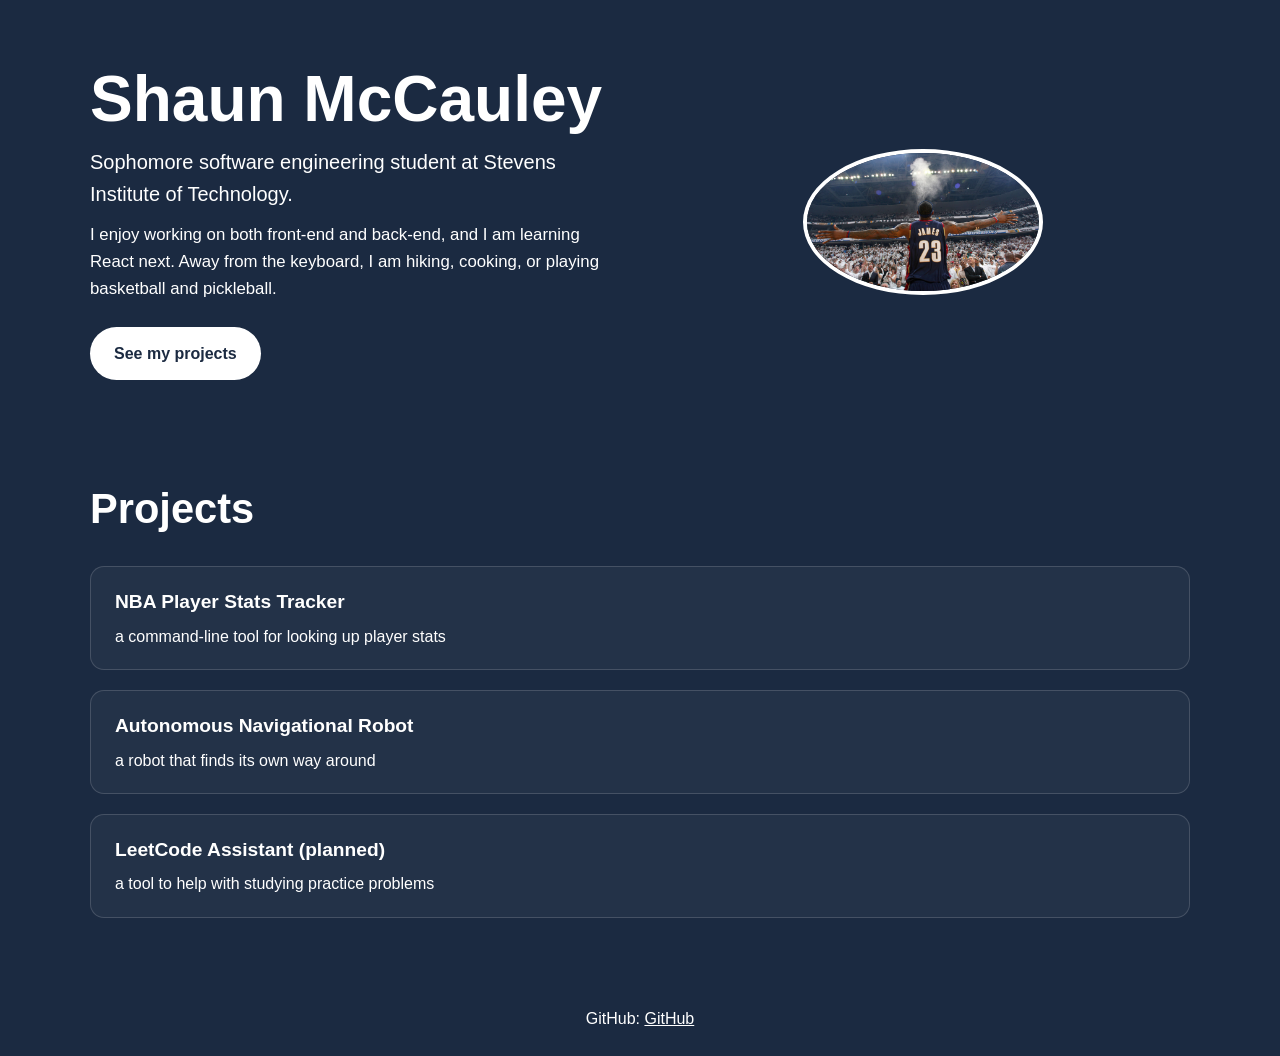
==== labs/lab4/index.html @ 02a48f8a "chore: start lab 4 from the lab 3 page" ====
<!DOCTYPE html>
<html lang="en">
  <head>
    <meta charset="UTF-8" />
    <meta name="viewport" content="width=device-width, initial-scale=1.0" />
    <title>Shaun McCauley | Portfolio</title>
    <link rel="stylesheet" href="./style.css" />
  </head>
  <body>
    <header class="site-header">
      <div class="container hero">
        <div class="hero-copy">
          <h1>Shaun McCauley</h1>
          <p class="subtitle">Sophomore software engineering student at Stevens Institute of Technology.</p>
          <p class="bio">
            I enjoy working on both front-end and back-end, and I am learning React next. Away from the keyboard, I am hiking, cooking, or playing basketball and pickleball.
          </p>
          <a class="button" href="#projects">See my projects</a>
        </div>
        <div class="hero-visual">
          <img src="./assets/avatar.jpg" width="240" height="240" alt="Shaun McCauley portrait" />
        </div>
      </div>
    </header>

    <main>
      <section id="projects" class="projects">
        <div class="container">
          <h2>Projects</h2>
          <ul class="project-list">
            <li>
              <h3>NBA Player Stats Tracker</h3>
              <p>a command-line tool for looking up player stats</p>
            </li>
            <li>
              <h3>Autonomous Navigational Robot</h3>
              <p>a robot that finds its own way around</p>
            </li>
            <li>
              <h3>LeetCode Assistant (planned)</h3>
              <p>a tool to help with studying practice problems</p>
            </li>
          </ul>
        </div>
      </section>
    </main>

    <footer class="site-footer">
      <div class="container footer-content">
        <p>GitHub: <a href="https://github.com/shaunmccauley" target="_blank" rel="noopener">GitHub</a></p>
      </div>
    </footer>
  </body>
</html>
---- labs/lab4/style.css ----
* {
  box-sizing: border-box;
}

html {
  scroll-behavior: smooth;
}

body {
  margin: 0;
  font-family: Arial, Helvetica, sans-serif;
  line-height: 1.6;
  color: #ffffff;
  background: #1b2a41;
  overflow-x: hidden;
}

img {
  display: block;
  max-width: 100%;
  height: auto;
}

.container {
  width: min(1100px, calc(100% - 2rem));
  margin: 0 auto;
}

.site-header {
  padding: 4rem 0;
}

.hero {
  display: flex;
  align-items: center;
  justify-content: space-between;
  gap: 2rem;
}

.hero-copy,
.hero-visual {
  flex: 1;
}

h1 {
  margin: 0;
  font-size: clamp(2.5rem, 5vw, 4rem);
  line-height: 1.1;
  color: #ffffff;
}

.subtitle {
  margin: 0.75rem 0;
  font-size: 1.25rem;
  color: #ffffff;
}

.bio {
  max-width: 42rem;
  margin: 0 0 1.5rem;
  font-size: 1.05rem;
  color: #ffffff;
}

.button {
  display: inline-block;
  padding: 0.85rem 1.5rem;
  border-radius: 999px;
  background: #ffffff;
  color: #1b2a41;
  font-weight: 700;
  text-decoration: none;
}

.hero-visual {
  display: flex;
  justify-content: center;
}

.hero-visual img {
  width: min(240px, 100%);
  height: auto;
  border-radius: 50%;
  border: 4px solid #ffffff;
}

.projects {
  padding: 2rem 0 4rem;
}

.projects h2 {
  margin: 0 0 1.5rem;
  font-size: clamp(1.8rem, 4vw, 2.6rem);
  color: #ffffff;
}

.project-list {
  list-style: none;
  margin: 0;
  padding: 0;
  display: grid;
  gap: 1.25rem;
}

.project-list li {
  background: rgba(255, 255, 255, 0.04);
  border: 1px solid rgba(255, 255, 255, 0.15);
  border-radius: 14px;
  padding: 1.25rem 1.5rem;
}

.project-list h3 {
  margin: 0 0 0.35rem;
  font-size: 1.2rem;
  color: #ffffff;
}

.project-list p {
  margin: 0;
  color: #ffffff;
}

.site-footer {
  padding: 1.5rem 0;
}

.footer-content {
  display: flex;
  justify-content: center;
}

.site-footer p {
  margin: 0;
  color: #ffffff;
}

.site-footer a {
  color: #ffffff;
  text-decoration: underline;
}

@media (max-width: 767px) {
  .site-header {
    padding: 3rem 0;
  }

  .hero {
    flex-direction: column;
    text-align: center;
  }

  .bio {
    margin-left: auto;
    margin-right: auto;
  }

  .button {
    display: inline-block;
    width: 100%;
    max-width: 16rem;
    text-align: center;
  }

  .projects {
    padding: 2rem 0 3rem;
  }
}
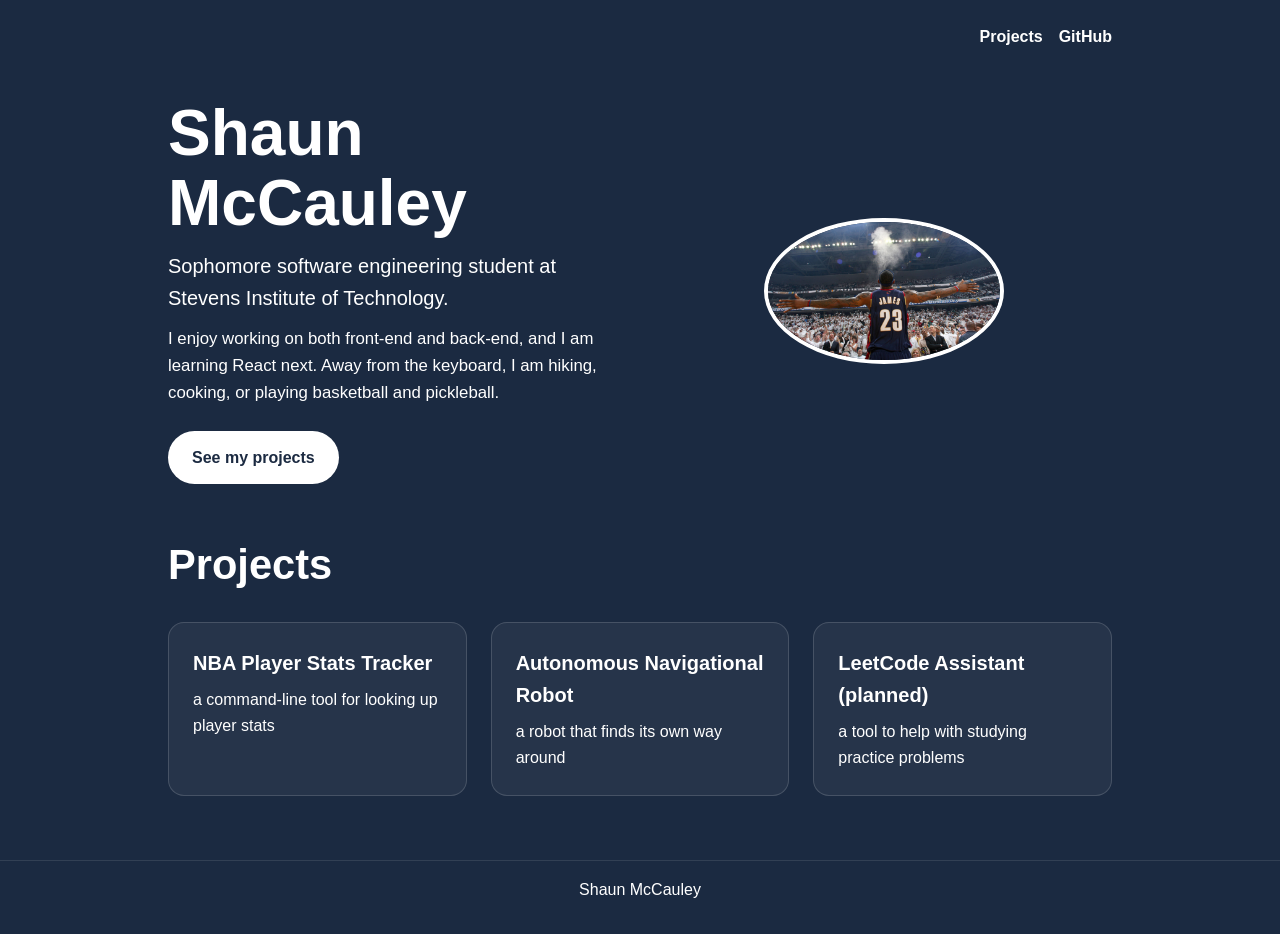
==== commit bb207506: "feat: rebuild page with semantic structure and flex layout" ====
--- a/labs/lab4/index.html
+++ b/labs/lab4/index.html
@@ -8,46 +8,53 @@
   </head>
   <body>
     <header class="site-header">
-      <div class="container hero">
-        <div class="hero-copy">
-          <h1>Shaun McCauley</h1>
-          <p class="subtitle">Sophomore software engineering student at Stevens Institute of Technology.</p>
-          <p class="bio">
-            I enjoy working on both front-end and back-end, and I am learning React next. Away from the keyboard, I am hiking, cooking, or playing basketball and pickleball.
-          </p>
-          <a class="button" href="#projects">See my projects</a>
+      <nav class="site-nav" aria-label="Main navigation">
+        <a class="nav-link" href="#projects">Projects</a>
+        <a class="nav-link" href="https://github.com/shaunmccauley" target="_blank" rel="noopener noreferrer">GitHub</a>
+      </nav>
+
+      <section class="hero" aria-labelledby="hero-heading">
+        <div class="container hero-content">
+          <div class="hero-copy">
+            <h1 id="hero-heading">Shaun McCauley</h1>
+            <p class="subtitle">Sophomore software engineering student at Stevens Institute of Technology.</p>
+            <p class="bio">
+              I enjoy working on both front-end and back-end, and I am learning React next. Away from the keyboard, I am hiking, cooking, or playing basketball and pickleball.
+            </p>
+            <a class="button" href="#projects">See my projects</a>
+          </div>
+          <div class="hero-visual">
+            <img src="./assets/avatar.jpg" alt="Shaun McCauley portrait" />
+          </div>
         </div>
-        <div class="hero-visual">
-          <img src="./assets/avatar.jpg" width="240" height="240" alt="Shaun McCauley portrait" />
-        </div>
-      </div>
+      </section>
     </header>
 
     <main>
-      <section id="projects" class="projects">
+      <section id="projects" class="projects-section" aria-labelledby="projects-heading">
         <div class="container">
-          <h2>Projects</h2>
-          <ul class="project-list">
-            <li>
+          <h2 id="projects-heading">Projects</h2>
+          <div class="project-grid">
+            <article class="card">
               <h3>NBA Player Stats Tracker</h3>
               <p>a command-line tool for looking up player stats</p>
-            </li>
-            <li>
+            </article>
+            <article class="card">
               <h3>Autonomous Navigational Robot</h3>
               <p>a robot that finds its own way around</p>
-            </li>
-            <li>
+            </article>
+            <article class="card">
               <h3>LeetCode Assistant (planned)</h3>
               <p>a tool to help with studying practice problems</p>
-            </li>
-          </ul>
+            </article>
+          </div>
         </div>
       </section>
     </main>
 
     <footer class="site-footer">
-      <div class="container footer-content">
-        <p>GitHub: <a href="https://github.com/shaunmccauley" target="_blank" rel="noopener">GitHub</a></p>
+      <div class="container">
+        <p>Shaun McCauley</p>
       </div>
     </footer>
   </body>
--- a/labs/lab4/style.css
+++ b/labs/lab4/style.css
@@ -1,5 +1,12 @@
-* {
-  box-sizing: border-box;
+*, *::before, *::after { box-sizing: border-box; }
+
+:root {
+  --bg: #1b2a41;
+  --text: #ffffff;
+  --card-bg: rgba(255, 255, 255, 0.05);
+  --card-border: rgba(255, 255, 255, 0.15);
+  --button-bg: #ffffff;
+  --button-text: #1b2a41;
 }
 
 html {
@@ -8,10 +15,11 @@
 
 body {
   margin: 0;
+  min-height: 100vh;
   font-family: Arial, Helvetica, sans-serif;
   line-height: 1.6;
-  color: #ffffff;
-  background: #1b2a41;
+  color: var(--text);
+  background: var(--bg);
   overflow-x: hidden;
 }
 
@@ -22,15 +30,41 @@
 }
 
 .container {
-  width: min(1100px, calc(100% - 2rem));
+  width: min(100%, 62rem);
   margin: 0 auto;
+  padding: 0 1.5rem;
 }
 
 .site-header {
-  padding: 4rem 0;
+  padding-top: 1.5rem;
+}
+
+.site-nav {
+  display: flex;
+  justify-content: flex-end;
+  align-items: center;
+  gap: 1rem;
+  width: min(100%, 62rem);
+  margin: 0 auto;
+  padding: 0 1.5rem;
+}
+
+.nav-link {
+  color: var(--text);
+  font-weight: 600;
+  text-decoration: none;
+}
+
+.nav-link:hover,
+.nav-link:focus-visible {
+  text-decoration: underline;
 }
 
 .hero {
+  padding: 3rem 0 2rem;
+}
+
+.hero-content {
   display: flex;
   align-items: center;
   justify-content: space-between;
@@ -39,35 +73,32 @@
 
 .hero-copy,
 .hero-visual {
-  flex: 1;
+  flex: 1 1 0;
 }
 
 h1 {
   margin: 0;
   font-size: clamp(2.5rem, 5vw, 4rem);
   line-height: 1.1;
-  color: #ffffff;
 }
 
 .subtitle {
   margin: 0.75rem 0;
   font-size: 1.25rem;
-  color: #ffffff;
 }
 
 .bio {
   max-width: 42rem;
   margin: 0 0 1.5rem;
   font-size: 1.05rem;
-  color: #ffffff;
 }
 
 .button {
   display: inline-block;
   padding: 0.85rem 1.5rem;
   border-radius: 999px;
-  background: #ffffff;
-  color: #1b2a41;
+  background: var(--button-bg);
+  color: var(--button-text);
   font-weight: 700;
   text-decoration: none;
 }
@@ -78,74 +109,80 @@
 }
 
 .hero-visual img {
-  width: min(240px, 100%);
-  height: auto;
+  width: min(15rem, 100%);
   border-radius: 50%;
-  border: 4px solid #ffffff;
-}
-
-.projects {
-  padding: 2rem 0 4rem;
-}
-
-.projects h2 {
+  border: 0.25rem solid var(--text);
+}
+
+.projects-section {
+  padding: 1rem 0 4rem;
+}
+
+.projects-section h2 {
   margin: 0 0 1.5rem;
   font-size: clamp(1.8rem, 4vw, 2.6rem);
-  color: #ffffff;
-}
-
-.project-list {
-  list-style: none;
-  margin: 0;
-  padding: 0;
-  display: grid;
-  gap: 1.25rem;
-}
-
-.project-list li {
-  background: rgba(255, 255, 255, 0.04);
-  border: 1px solid rgba(255, 255, 255, 0.15);
-  border-radius: 14px;
-  padding: 1.25rem 1.5rem;
-}
-
-.project-list h3 {
-  margin: 0 0 0.35rem;
-  font-size: 1.2rem;
-  color: #ffffff;
-}
-
-.project-list p {
-  margin: 0;
-  color: #ffffff;
+}
+
+.project-grid {
+  display: flex;
+  flex-wrap: wrap;
+  gap: 1.5rem;
+}
+
+.card {
+  flex: 1 1 16rem;
+  min-width: 0;
+  padding: 1.5rem;
+  background: var(--card-bg);
+  border: 0.0625rem solid var(--card-border);
+  border-radius: 1rem;
+}
+
+.card h3 {
+  margin: 0 0 0.5rem;
+  font-size: 1.25rem;
+}
+
+.card p {
+  margin: 0;
 }
 
 .site-footer {
-  padding: 1.5rem 0;
-}
-
-.footer-content {
+  padding: 1rem 0 2rem;
+  border-top: 0.0625rem solid rgba(255, 255, 255, 0.1);
+}
+
+.site-footer .container {
   display: flex;
   justify-content: center;
 }
 
 .site-footer p {
   margin: 0;
-  color: #ffffff;
-}
-
-.site-footer a {
-  color: #ffffff;
-  text-decoration: underline;
+  text-align: center;
 }
 
 @media (max-width: 767px) {
-  .site-header {
-    padding: 3rem 0;
+  .site-nav {
+    justify-content: center;
+    flex-wrap: wrap;
   }
 
   .hero {
+    padding-top: 2rem;
+  }
+
+  .hero-content,
+  .project-grid {
     flex-direction: column;
+  }
+
+  .hero-copy,
+  .hero-visual {
+    width: 100%;
+  }
+
+  .hero-copy {
     text-align: center;
   }
 
@@ -161,7 +198,7 @@
     text-align: center;
   }
 
-  .projects {
-    padding: 2rem 0 3rem;
-  }
-}
+  .projects-section {
+    padding-bottom: 3rem;
+  }
+}
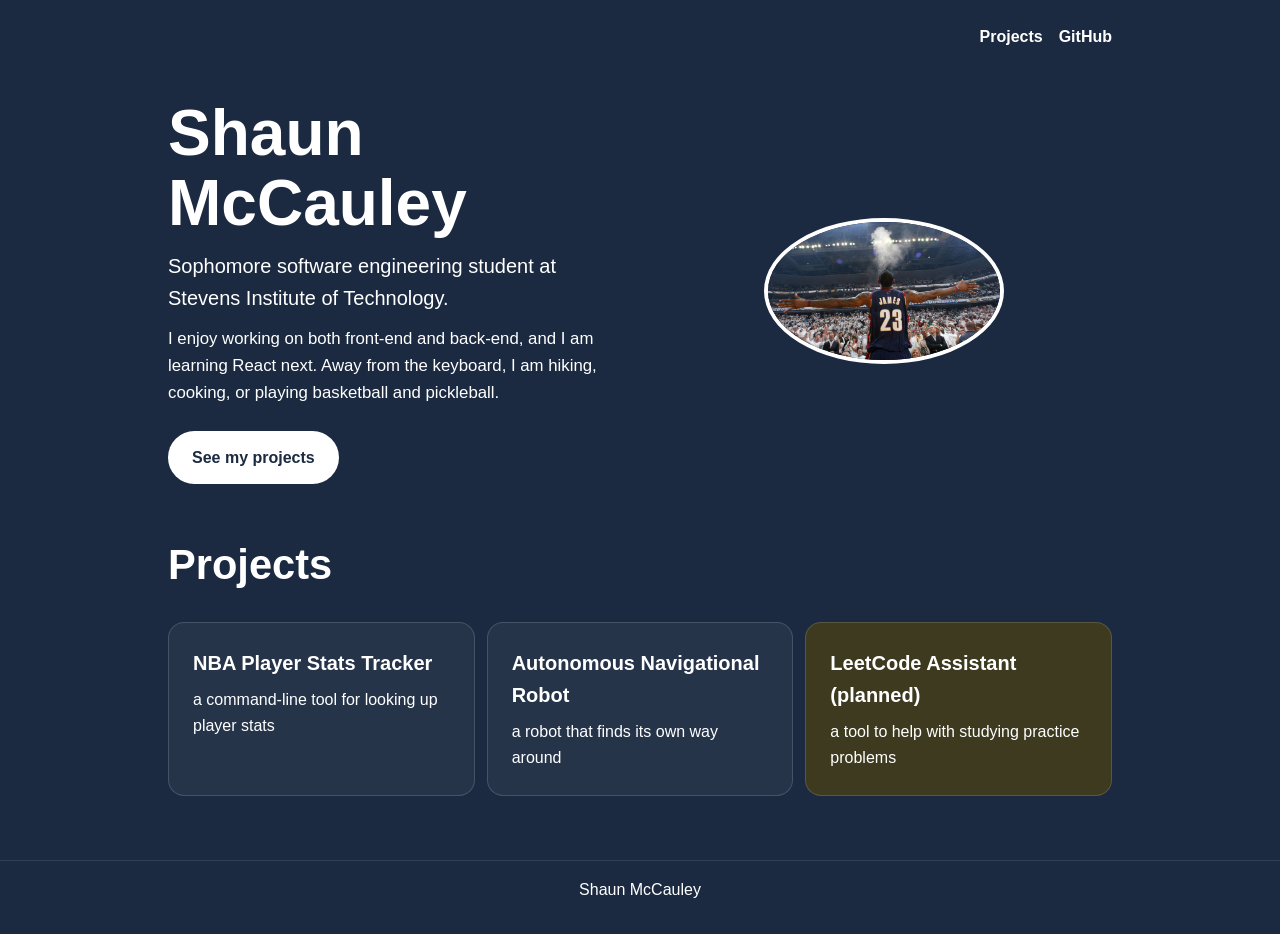
==== commit 0d799d6d: "style: hand-edit the gap and add a featured card" ====
--- a/labs/lab4/index.html
+++ b/labs/lab4/index.html
@@ -43,7 +43,7 @@
               <h3>Autonomous Navigational Robot</h3>
               <p>a robot that finds its own way around</p>
             </article>
-            <article class="card">
+            <article class="card featured"> <!-- hand-edited by SM -->
               <h3>LeetCode Assistant (planned)</h3>
               <p>a tool to help with studying practice problems</p>
             </article>
--- a/labs/lab4/style.css
+++ b/labs/lab4/style.css
@@ -126,7 +126,7 @@
 .project-grid {
   display: flex;
   flex-wrap: wrap;
-  gap: 1.5rem;
+  gap: 0.75rem; /* hand-edited by SM */ 
 }
 
 .card {
@@ -138,6 +138,12 @@
   border-radius: 1rem;
 }
 
+/* hand-edited by SM */
+.featured {
+  background: #3d3a1f;
+}
+
+
 .card h3 {
   margin: 0 0 0.5rem;
   font-size: 1.25rem;
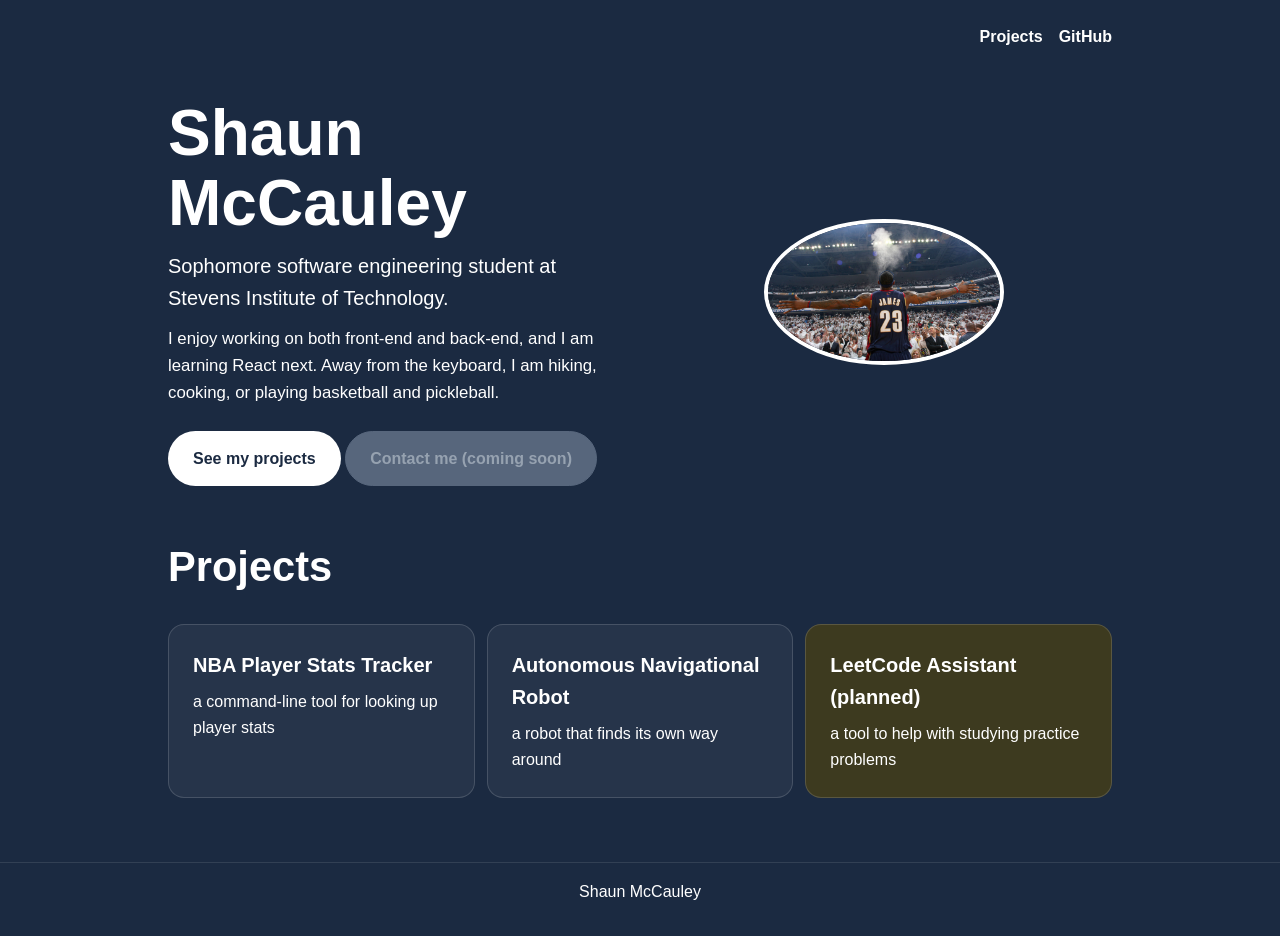
==== commit 6d177aa3: "feat: add the four interactive button states" ====
--- a/labs/lab4/index.html
+++ b/labs/lab4/index.html
@@ -22,6 +22,7 @@
               I enjoy working on both front-end and back-end, and I am learning React next. Away from the keyboard, I am hiking, cooking, or playing basketball and pickleball.
             </p>
             <a class="button" href="#projects">See my projects</a>
+            <button class="button" type="button" disabled>Contact me (coming soon)</button>
           </div>
           <div class="hero-visual">
             <img src="./assets/avatar.jpg" alt="Shaun McCauley portrait" />
--- a/labs/lab4/style.css
+++ b/labs/lab4/style.css
@@ -96,11 +96,39 @@
 .button {
   display: inline-block;
   padding: 0.85rem 1.5rem;
+  border: 0.0625rem solid transparent;
   border-radius: 999px;
   background: var(--button-bg);
   color: var(--button-text);
+  font: inherit;
   font-weight: 700;
   text-decoration: none;
+  cursor: pointer;
+  transition: background-color 0.2s ease, color 0.2s ease, border-color 0.2s ease, transform 0.2s ease;
+}
+
+.button:hover {
+  background: #c8d5e5;
+}
+
+.button:focus-visible {
+  outline: 0.1875rem solid #f2c14e;
+  outline-offset: 0.1875rem;
+}
+
+.button:active {
+  background: #8fa8c4;
+  color: #102039;
+  transform: translateY(0.125rem);
+}
+
+.button:disabled {
+  background: #718096;
+  color: #cbd5e0;
+  border-color: #718096;
+  cursor: not-allowed;
+  opacity: 0.7;
+  transform: none;
 }
 
 .hero-visual {
@@ -126,7 +154,7 @@
 .project-grid {
   display: flex;
   flex-wrap: wrap;
-  gap: 0.75rem; /* hand-edited by SM */ 
+  gap: 0.75rem; /* hand-edited by SM */
 }
 
 .card {
